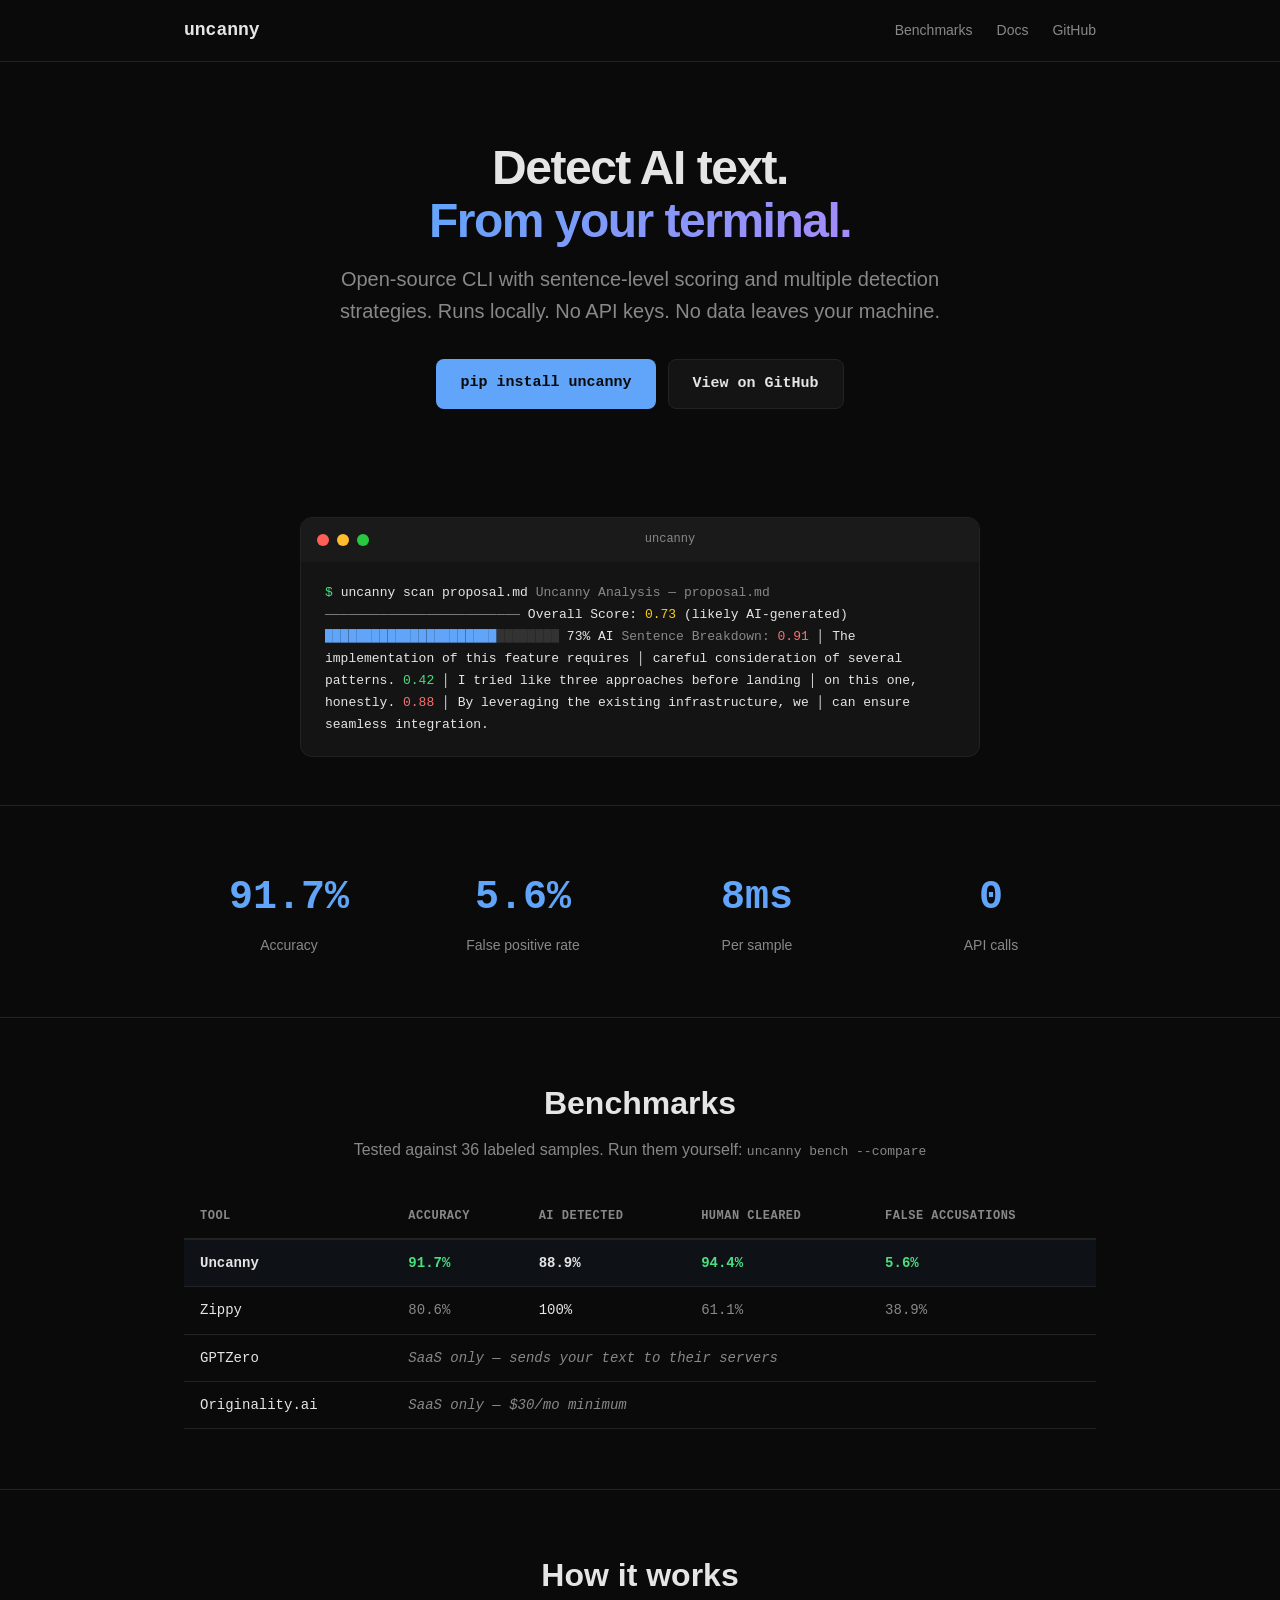
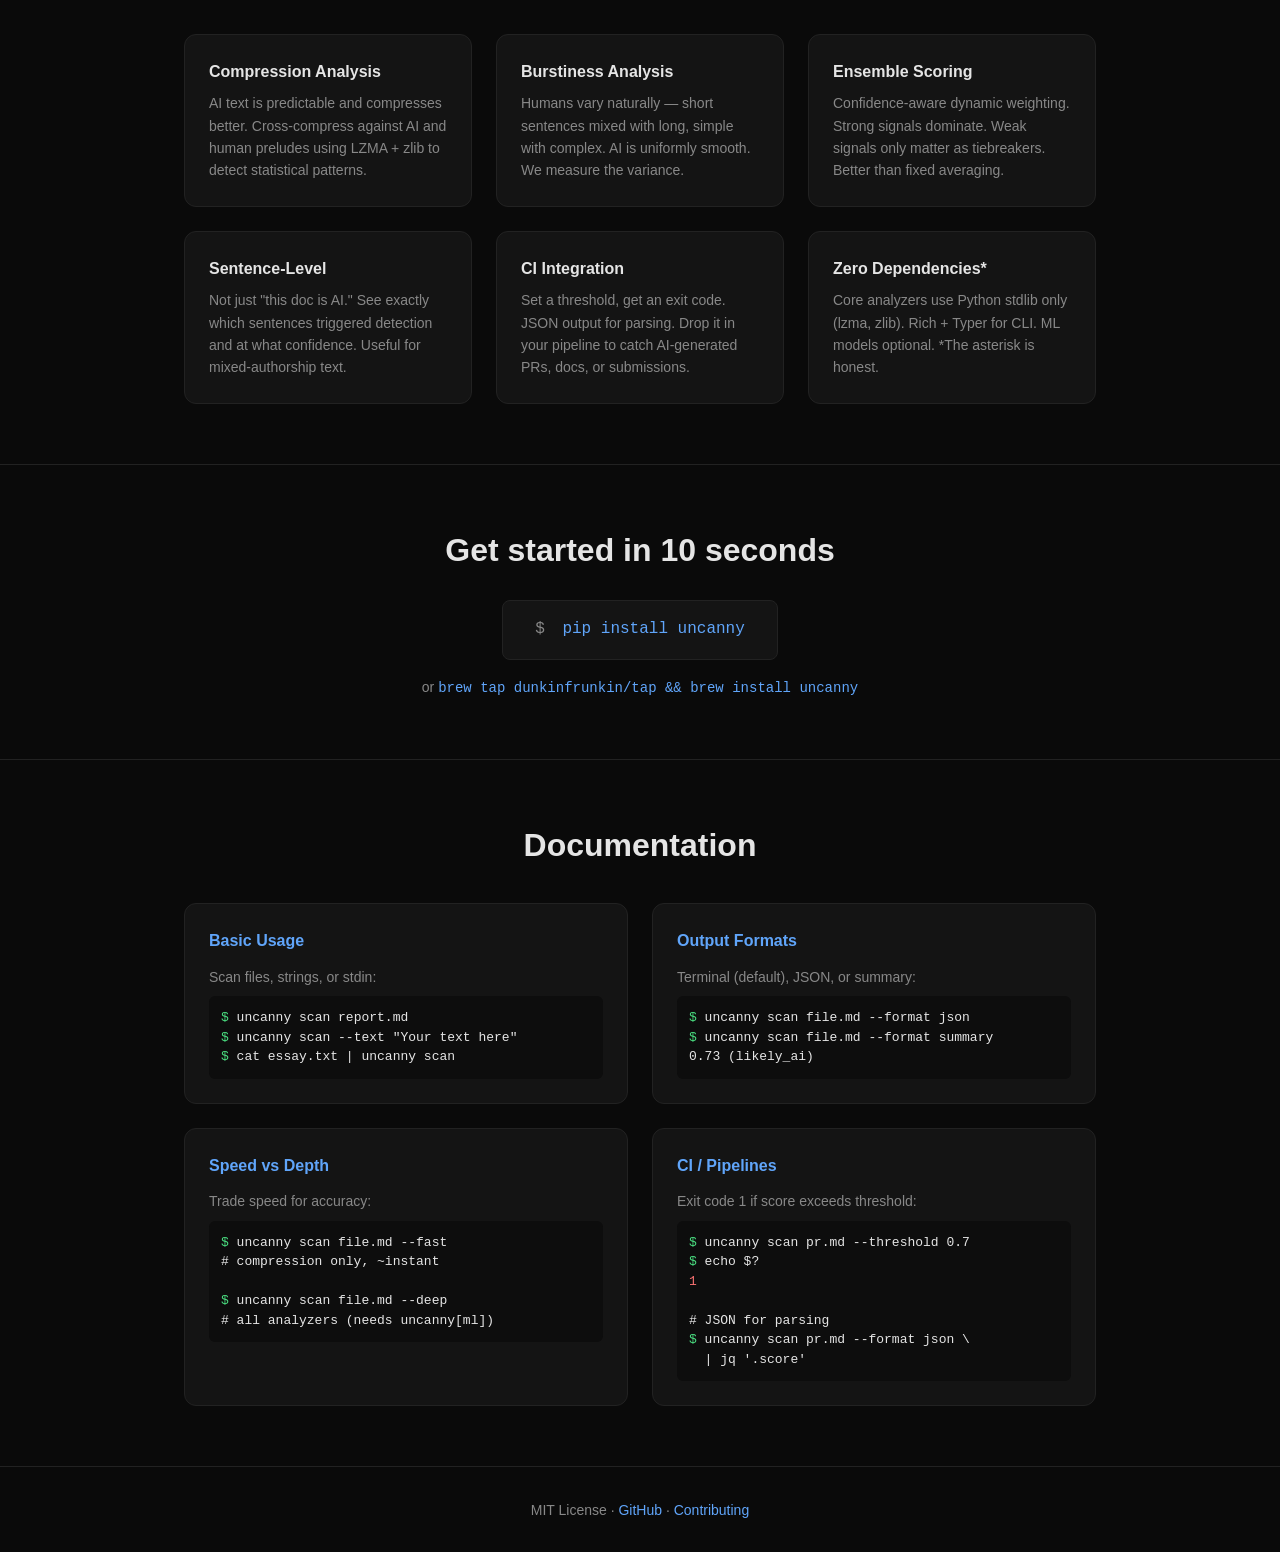
==== site/index.html @ 4fbf9ebb "Add marketing landing page Dark theme, terminal demo, benchmark comparison table, feature grid, inst" ====
<!DOCTYPE html>
<html lang="en">
<head>
  <meta charset="UTF-8">
  <meta name="viewport" content="width=device-width, initial-scale=1.0">
  <title>Uncanny — AI Text Detection CLI</title>
  <meta name="description" content="Detect AI-generated text from your terminal. Sentence-level scoring, multiple detection strategies, runs locally. Open source.">
  <meta property="og:title" content="Uncanny — AI Text Detection CLI">
  <meta property="og:description" content="91.7% accuracy. 5.6% false positive rate. Runs locally. Open source.">
  <meta property="og:type" content="website">
  <meta property="og:url" content="https://dunkinfrunkin.github.io/uncanny">
  <meta name="twitter:card" content="summary_large_image">
  <style>
    :root {
      --bg: #0a0a0a;
      --surface: #141414;
      --border: #222;
      --text: #e5e5e5;
      --text-dim: #888;
      --accent: #60a5fa;
      --green: #4ade80;
      --yellow: #facc15;
      --red: #f87171;
      --font-mono: 'SF Mono', 'Cascadia Code', 'Fira Code', 'JetBrains Mono', monospace;
      --font-sans: -apple-system, BlinkMacSystemFont, 'Segoe UI', Roboto, sans-serif;
    }

    * { margin: 0; padding: 0; box-sizing: border-box; }

    body {
      background: var(--bg);
      color: var(--text);
      font-family: var(--font-sans);
      line-height: 1.6;
      -webkit-font-smoothing: antialiased;
    }

    .container {
      max-width: 960px;
      margin: 0 auto;
      padding: 0 24px;
    }

    /* Nav */
    nav {
      border-bottom: 1px solid var(--border);
      padding: 16px 0;
    }
    nav .container {
      display: flex;
      justify-content: space-between;
      align-items: center;
    }
    nav .logo {
      font-family: var(--font-mono);
      font-weight: 700;
      font-size: 18px;
      color: var(--text);
      text-decoration: none;
    }
    nav .links {
      display: flex;
      gap: 24px;
    }
    nav a {
      color: var(--text-dim);
      text-decoration: none;
      font-size: 14px;
      transition: color 0.15s;
    }
    nav a:hover { color: var(--text); }

    /* Hero */
    .hero {
      padding: 80px 0 60px;
      text-align: center;
    }
    .hero h1 {
      font-size: 48px;
      font-weight: 800;
      letter-spacing: -1.5px;
      margin-bottom: 16px;
      line-height: 1.1;
    }
    .hero h1 span {
      background: linear-gradient(135deg, var(--accent), #a78bfa);
      -webkit-background-clip: text;
      -webkit-text-fill-color: transparent;
      background-clip: text;
    }
    .hero p {
      font-size: 20px;
      color: var(--text-dim);
      max-width: 600px;
      margin: 0 auto 32px;
    }
    .hero .cta {
      display: flex;
      gap: 12px;
      justify-content: center;
      flex-wrap: wrap;
    }
    .btn {
      display: inline-block;
      padding: 12px 24px;
      border-radius: 8px;
      font-size: 15px;
      font-weight: 600;
      text-decoration: none;
      transition: all 0.15s;
      font-family: var(--font-mono);
    }
    .btn-primary {
      background: var(--accent);
      color: var(--bg);
    }
    .btn-primary:hover { opacity: 0.9; transform: translateY(-1px); }
    .btn-secondary {
      background: var(--surface);
      color: var(--text);
      border: 1px solid var(--border);
    }
    .btn-secondary:hover { border-color: var(--text-dim); }

    /* Terminal demo */
    .terminal {
      background: var(--surface);
      border: 1px solid var(--border);
      border-radius: 12px;
      margin: 48px auto;
      max-width: 680px;
      overflow: hidden;
    }
    .terminal-header {
      background: #1a1a1a;
      padding: 12px 16px;
      display: flex;
      gap: 8px;
      align-items: center;
    }
    .terminal-dot {
      width: 12px; height: 12px;
      border-radius: 50%;
    }
    .terminal-dot.r { background: #ff5f57; }
    .terminal-dot.y { background: #febc2e; }
    .terminal-dot.g { background: #28c840; }
    .terminal-title {
      flex: 1;
      text-align: center;
      font-size: 12px;
      color: var(--text-dim);
      font-family: var(--font-mono);
    }
    .terminal-body {
      padding: 20px 24px;
      font-family: var(--font-mono);
      font-size: 13px;
      line-height: 1.7;
      overflow-x: auto;
    }
    .terminal-body .prompt { color: var(--green); }
    .terminal-body .cmd { color: var(--text); }
    .terminal-body .dim { color: var(--text-dim); }
    .terminal-body .score-high { color: var(--red); }
    .terminal-body .score-mid { color: var(--yellow); }
    .terminal-body .score-low { color: var(--green); }
    .terminal-body .bar-filled { color: var(--accent); }
    .terminal-body .bar-empty { color: #333; }

    /* Stats */
    .stats {
      padding: 60px 0;
      border-top: 1px solid var(--border);
    }
    .stats-grid {
      display: grid;
      grid-template-columns: repeat(4, 1fr);
      gap: 24px;
      text-align: center;
    }
    .stat-value {
      font-size: 40px;
      font-weight: 800;
      font-family: var(--font-mono);
      color: var(--accent);
    }
    .stat-label {
      font-size: 14px;
      color: var(--text-dim);
      margin-top: 4px;
    }

    /* Comparison */
    .comparison {
      padding: 60px 0;
      border-top: 1px solid var(--border);
    }
    .comparison h2 {
      font-size: 32px;
      font-weight: 700;
      margin-bottom: 8px;
      text-align: center;
    }
    .comparison .subtitle {
      color: var(--text-dim);
      text-align: center;
      margin-bottom: 32px;
    }
    table {
      width: 100%;
      border-collapse: collapse;
      font-family: var(--font-mono);
      font-size: 14px;
    }
    th {
      text-align: left;
      padding: 12px 16px;
      border-bottom: 2px solid var(--border);
      color: var(--text-dim);
      font-weight: 600;
      font-size: 12px;
      text-transform: uppercase;
      letter-spacing: 0.5px;
    }
    td {
      padding: 12px 16px;
      border-bottom: 1px solid var(--border);
    }
    tr.highlight td {
      background: rgba(96, 165, 250, 0.05);
      font-weight: 600;
    }
    .winner { color: var(--green); font-weight: 700; }
    .loser { color: var(--text-dim); }

    /* Features */
    .features {
      padding: 60px 0;
      border-top: 1px solid var(--border);
    }
    .features h2 {
      font-size: 32px;
      font-weight: 700;
      margin-bottom: 32px;
      text-align: center;
    }
    .features-grid {
      display: grid;
      grid-template-columns: repeat(3, 1fr);
      gap: 24px;
    }
    .feature {
      background: var(--surface);
      border: 1px solid var(--border);
      border-radius: 12px;
      padding: 24px;
    }
    .feature h3 {
      font-size: 16px;
      margin-bottom: 8px;
    }
    .feature p {
      color: var(--text-dim);
      font-size: 14px;
    }

    /* Install */
    .install {
      padding: 60px 0;
      border-top: 1px solid var(--border);
      text-align: center;
    }
    .install h2 {
      font-size: 32px;
      font-weight: 700;
      margin-bottom: 24px;
    }
    .install-cmd {
      display: inline-block;
      background: var(--surface);
      border: 1px solid var(--border);
      border-radius: 8px;
      padding: 16px 32px;
      font-family: var(--font-mono);
      font-size: 16px;
      color: var(--accent);
      cursor: pointer;
      transition: border-color 0.15s;
    }
    .install-cmd:hover { border-color: var(--accent); }
    .install-cmd .dollar { color: var(--text-dim); margin-right: 8px; }
    .install-methods {
      display: flex;
      gap: 16px;
      justify-content: center;
      margin-top: 16px;
      flex-wrap: wrap;
    }

    /* Docs */
    .docs {
      padding: 60px 0;
      border-top: 1px solid var(--border);
    }
    .docs h2 {
      font-size: 32px;
      font-weight: 700;
      margin-bottom: 32px;
      text-align: center;
    }
    .docs-grid {
      display: grid;
      grid-template-columns: 1fr 1fr;
      gap: 24px;
    }
    .doc-section {
      background: var(--surface);
      border: 1px solid var(--border);
      border-radius: 12px;
      padding: 24px;
    }
    .doc-section h3 {
      font-size: 16px;
      margin-bottom: 12px;
      color: var(--accent);
    }
    .doc-section pre {
      background: #0d0d0d;
      border-radius: 6px;
      padding: 12px;
      overflow-x: auto;
      font-family: var(--font-mono);
      font-size: 13px;
      line-height: 1.5;
    }
    .doc-section p {
      color: var(--text-dim);
      font-size: 14px;
      margin-bottom: 8px;
    }

    /* Footer */
    footer {
      border-top: 1px solid var(--border);
      padding: 32px 0;
      text-align: center;
      color: var(--text-dim);
      font-size: 14px;
    }
    footer a { color: var(--accent); text-decoration: none; }
    footer a:hover { text-decoration: underline; }

    /* Responsive */
    @media (max-width: 768px) {
      .hero h1 { font-size: 32px; }
      .stats-grid { grid-template-columns: repeat(2, 1fr); }
      .features-grid { grid-template-columns: 1fr; }
      .docs-grid { grid-template-columns: 1fr; }
    }
  </style>
</head>
<body>
  <nav>
    <div class="container">
      <a href="/" class="logo">uncanny</a>
      <div class="links">
        <a href="#benchmarks">Benchmarks</a>
        <a href="#docs">Docs</a>
        <a href="https://github.com/dunkinfrunkin/uncanny">GitHub</a>
      </div>
    </div>
  </nav>

  <section class="hero">
    <div class="container">
      <h1>Detect AI text.<br><span>From your terminal.</span></h1>
      <p>Open-source CLI with sentence-level scoring and multiple detection strategies. Runs locally. No API keys. No data leaves your machine.</p>
      <div class="cta">
        <a href="#install" class="btn btn-primary">pip install uncanny</a>
        <a href="https://github.com/dunkinfrunkin/uncanny" class="btn btn-secondary">View on GitHub</a>
      </div>
    </div>
  </section>

  <!-- Terminal Demo -->
  <div class="container">
    <div class="terminal">
      <div class="terminal-header">
        <div class="terminal-dot r"></div>
        <div class="terminal-dot y"></div>
        <div class="terminal-dot g"></div>
        <div class="terminal-title">uncanny</div>
      </div>
      <div class="terminal-body">
<span class="prompt">$</span> <span class="cmd">uncanny scan proposal.md</span>

  <span class="dim">Uncanny Analysis &mdash; proposal.md</span>
  <span class="dim">&mdash;&mdash;&mdash;&mdash;&mdash;&mdash;&mdash;&mdash;&mdash;&mdash;&mdash;&mdash;&mdash;&mdash;&mdash;&mdash;&mdash;&mdash;&mdash;&mdash;&mdash;&mdash;&mdash;&mdash;&mdash;</span>

  Overall Score: <span class="score-mid">0.73</span> (likely AI-generated)

  <span class="bar-filled">&block;&block;&block;&block;&block;&block;&block;&block;&block;&block;&block;&block;&block;&block;&block;&block;&block;&block;&block;&block;&block;&block;</span><span class="bar-empty">&block;&block;&block;&block;&block;&block;&block;&block;</span>  73% AI

  <span class="dim">Sentence Breakdown:</span>
   <span class="score-high">0.91</span> &boxv; The implementation of this feature requires
        &boxv; careful consideration of several patterns.
   <span class="score-low">0.42</span> &boxv; I tried like three approaches before landing
        &boxv; on this one, honestly.
   <span class="score-high">0.88</span> &boxv; By leveraging the existing infrastructure, we
        &boxv; can ensure seamless integration.
      </div>
    </div>
  </div>

  <!-- Stats -->
  <section class="stats">
    <div class="container">
      <div class="stats-grid">
        <div>
          <div class="stat-value">91.7%</div>
          <div class="stat-label">Accuracy</div>
        </div>
        <div>
          <div class="stat-value">5.6%</div>
          <div class="stat-label">False positive rate</div>
        </div>
        <div>
          <div class="stat-value">8ms</div>
          <div class="stat-label">Per sample</div>
        </div>
        <div>
          <div class="stat-value">0</div>
          <div class="stat-label">API calls</div>
        </div>
      </div>
    </div>
  </section>

  <!-- Comparison -->
  <section class="comparison" id="benchmarks">
    <div class="container">
      <h2>Benchmarks</h2>
      <p class="subtitle">Tested against 36 labeled samples. Run them yourself: <code>uncanny bench --compare</code></p>
      <table>
        <thead>
          <tr>
            <th>Tool</th>
            <th>Accuracy</th>
            <th>AI Detected</th>
            <th>Human Cleared</th>
            <th>False Accusations</th>
          </tr>
        </thead>
        <tbody>
          <tr class="highlight">
            <td>Uncanny</td>
            <td class="winner">91.7%</td>
            <td>88.9%</td>
            <td class="winner">94.4%</td>
            <td class="winner">5.6%</td>
          </tr>
          <tr>
            <td>Zippy</td>
            <td class="loser">80.6%</td>
            <td>100%</td>
            <td class="loser">61.1%</td>
            <td class="loser">38.9%</td>
          </tr>
          <tr>
            <td>GPTZero</td>
            <td colspan="4" style="color: var(--text-dim); font-style: italic;">SaaS only &mdash; sends your text to their servers</td>
          </tr>
          <tr>
            <td>Originality.ai</td>
            <td colspan="4" style="color: var(--text-dim); font-style: italic;">SaaS only &mdash; $30/mo minimum</td>
          </tr>
        </tbody>
      </table>
    </div>
  </section>

  <!-- Features -->
  <section class="features">
    <div class="container">
      <h2>How it works</h2>
      <div class="features-grid">
        <div class="feature">
          <h3>Compression Analysis</h3>
          <p>AI text is predictable and compresses better. Cross-compress against AI and human preludes using LZMA + zlib to detect statistical patterns.</p>
        </div>
        <div class="feature">
          <h3>Burstiness Analysis</h3>
          <p>Humans vary naturally &mdash; short sentences mixed with long, simple with complex. AI is uniformly smooth. We measure the variance.</p>
        </div>
        <div class="feature">
          <h3>Ensemble Scoring</h3>
          <p>Confidence-aware dynamic weighting. Strong signals dominate. Weak signals only matter as tiebreakers. Better than fixed averaging.</p>
        </div>
        <div class="feature">
          <h3>Sentence-Level</h3>
          <p>Not just "this doc is AI." See exactly which sentences triggered detection and at what confidence. Useful for mixed-authorship text.</p>
        </div>
        <div class="feature">
          <h3>CI Integration</h3>
          <p>Set a threshold, get an exit code. JSON output for parsing. Drop it in your pipeline to catch AI-generated PRs, docs, or submissions.</p>
        </div>
        <div class="feature">
          <h3>Zero Dependencies*</h3>
          <p>Core analyzers use Python stdlib only (lzma, zlib). Rich + Typer for CLI. ML models optional. *The asterisk is honest.</p>
        </div>
      </div>
    </div>
  </section>

  <!-- Install -->
  <section class="install" id="install">
    <div class="container">
      <h2>Get started in 10 seconds</h2>
      <div class="install-cmd" onclick="navigator.clipboard.writeText('pip install uncanny')">
        <span class="dollar">$</span> pip install uncanny
      </div>
      <div class="install-methods">
        <div style="color: var(--text-dim); font-size: 14px;">
          or <code style="color: var(--accent);">brew tap dunkinfrunkin/tap && brew install uncanny</code>
        </div>
      </div>
    </div>
  </section>

  <!-- Docs -->
  <section class="docs" id="docs">
    <div class="container">
      <h2>Documentation</h2>
      <div class="docs-grid">
        <div class="doc-section">
          <h3>Basic Usage</h3>
          <p>Scan files, strings, or stdin:</p>
          <pre><span style="color: var(--green)">$</span> uncanny scan report.md
<span style="color: var(--green)">$</span> uncanny scan --text "Your text here"
<span style="color: var(--green)">$</span> cat essay.txt | uncanny scan</pre>
        </div>
        <div class="doc-section">
          <h3>Output Formats</h3>
          <p>Terminal (default), JSON, or summary:</p>
          <pre><span style="color: var(--green)">$</span> uncanny scan file.md --format json
<span style="color: var(--green)">$</span> uncanny scan file.md --format summary
<span style="color: var(--dim)">0.73 (likely_ai)</span></pre>
        </div>
        <div class="doc-section">
          <h3>Speed vs Depth</h3>
          <p>Trade speed for accuracy:</p>
          <pre><span style="color: var(--green)">$</span> uncanny scan file.md --fast
<span style="color: var(--dim)"># compression only, ~instant</span>

<span style="color: var(--green)">$</span> uncanny scan file.md --deep
<span style="color: var(--dim)"># all analyzers (needs uncanny[ml])</span></pre>
        </div>
        <div class="doc-section">
          <h3>CI / Pipelines</h3>
          <p>Exit code 1 if score exceeds threshold:</p>
          <pre><span style="color: var(--green)">$</span> uncanny scan pr.md --threshold 0.7
<span style="color: var(--green)">$</span> echo $?
<span style="color: var(--red)">1</span>

<span style="color: var(--dim)"># JSON for parsing</span>
<span style="color: var(--green)">$</span> uncanny scan pr.md --format json \
  | jq '.score'</pre>
        </div>
      </div>
    </div>
  </section>

  <footer>
    <div class="container">
      <p>MIT License &middot; <a href="https://github.com/dunkinfrunkin/uncanny">GitHub</a> &middot; <a href="https://github.com/dunkinfrunkin/uncanny/blob/main/CONTRIBUTING.md">Contributing</a></p>
    </div>
  </footer>
</body>
</html>
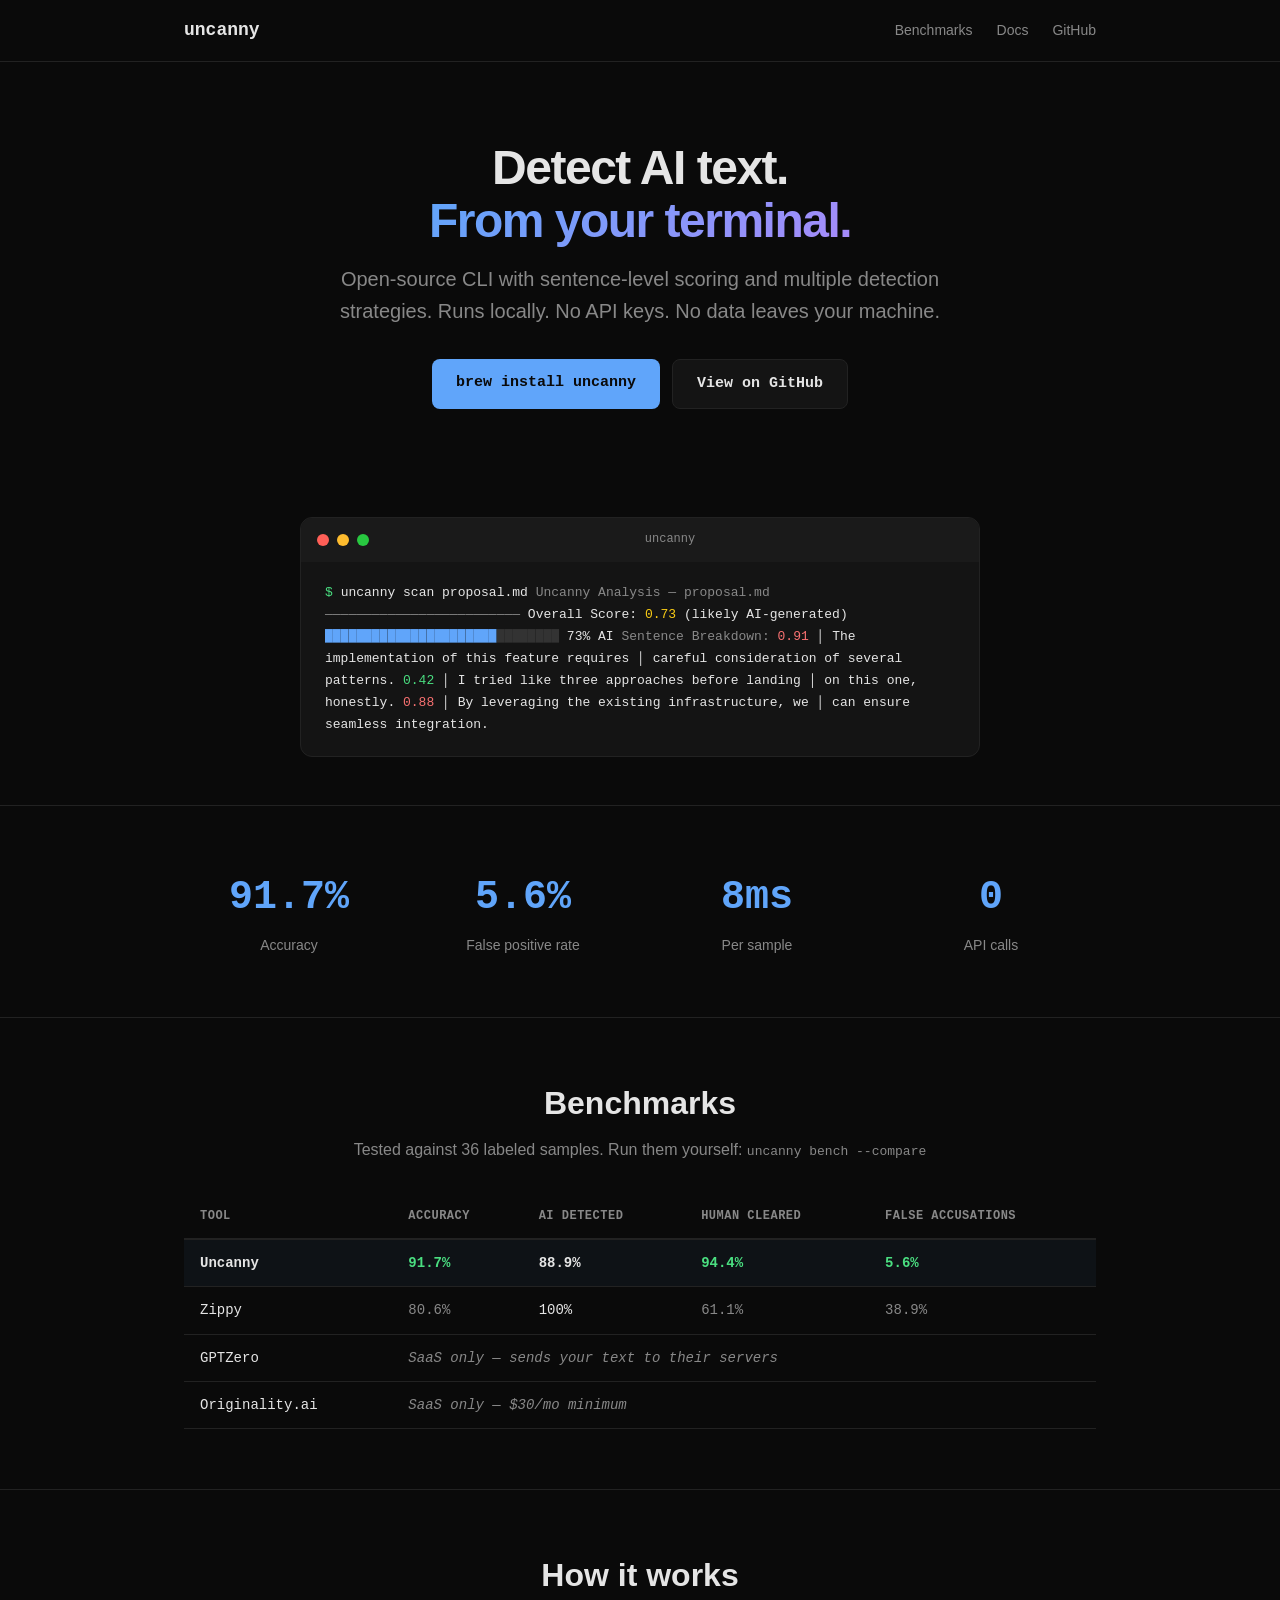
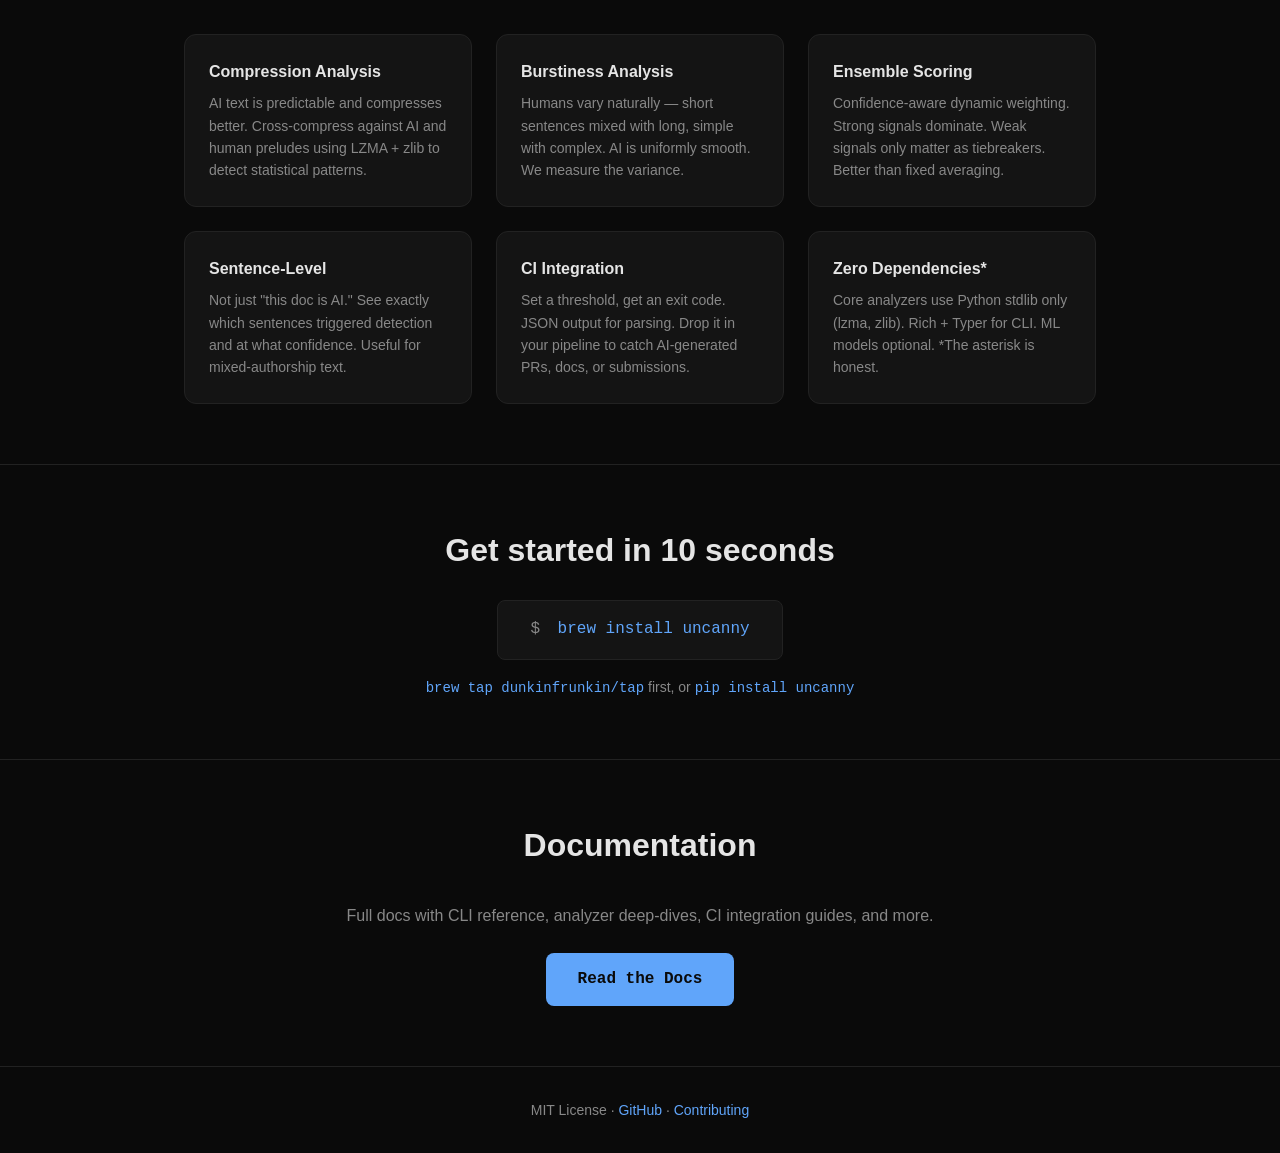
==== commit 5c703324: "Add Docusaurus docs site and update landing page Full documentation site at /docs with: - Introducti" ====
--- a/site/index.html
+++ b/site/index.html
@@ -366,7 +366,7 @@
       <a href="/" class="logo">uncanny</a>
       <div class="links">
         <a href="#benchmarks">Benchmarks</a>
-        <a href="#docs">Docs</a>
+        <a href="/uncanny/docs/">Docs</a>
         <a href="https://github.com/dunkinfrunkin/uncanny">GitHub</a>
       </div>
     </div>
@@ -377,7 +377,7 @@
       <h1>Detect AI text.<br><span>From your terminal.</span></h1>
       <p>Open-source CLI with sentence-level scoring and multiple detection strategies. Runs locally. No API keys. No data leaves your machine.</p>
       <div class="cta">
-        <a href="#install" class="btn btn-primary">pip install uncanny</a>
+        <a href="#install" class="btn btn-primary">brew install uncanny</a>
         <a href="https://github.com/dunkinfrunkin/uncanny" class="btn btn-secondary">View on GitHub</a>
       </div>
     </div>
@@ -517,57 +517,23 @@
   <section class="install" id="install">
     <div class="container">
       <h2>Get started in 10 seconds</h2>
-      <div class="install-cmd" onclick="navigator.clipboard.writeText('pip install uncanny')">
-        <span class="dollar">$</span> pip install uncanny
+      <div class="install-cmd" onclick="navigator.clipboard.writeText('brew tap dunkinfrunkin/tap && brew install uncanny')">
+        <span class="dollar">$</span> brew install uncanny
       </div>
       <div class="install-methods">
         <div style="color: var(--text-dim); font-size: 14px;">
-          or <code style="color: var(--accent);">brew tap dunkinfrunkin/tap && brew install uncanny</code>
+          <code style="color: var(--accent);">brew tap dunkinfrunkin/tap</code> first, or <code style="color: var(--accent);">pip install uncanny</code>
         </div>
       </div>
     </div>
   </section>
 
-  <!-- Docs -->
-  <section class="docs" id="docs">
+  <!-- Docs CTA -->
+  <section class="docs" id="docs" style="text-align: center;">
     <div class="container">
       <h2>Documentation</h2>
-      <div class="docs-grid">
-        <div class="doc-section">
-          <h3>Basic Usage</h3>
-          <p>Scan files, strings, or stdin:</p>
-          <pre><span style="color: var(--green)">$</span> uncanny scan report.md
-<span style="color: var(--green)">$</span> uncanny scan --text "Your text here"
-<span style="color: var(--green)">$</span> cat essay.txt | uncanny scan</pre>
-        </div>
-        <div class="doc-section">
-          <h3>Output Formats</h3>
-          <p>Terminal (default), JSON, or summary:</p>
-          <pre><span style="color: var(--green)">$</span> uncanny scan file.md --format json
-<span style="color: var(--green)">$</span> uncanny scan file.md --format summary
-<span style="color: var(--dim)">0.73 (likely_ai)</span></pre>
-        </div>
-        <div class="doc-section">
-          <h3>Speed vs Depth</h3>
-          <p>Trade speed for accuracy:</p>
-          <pre><span style="color: var(--green)">$</span> uncanny scan file.md --fast
-<span style="color: var(--dim)"># compression only, ~instant</span>
-
-<span style="color: var(--green)">$</span> uncanny scan file.md --deep
-<span style="color: var(--dim)"># all analyzers (needs uncanny[ml])</span></pre>
-        </div>
-        <div class="doc-section">
-          <h3>CI / Pipelines</h3>
-          <p>Exit code 1 if score exceeds threshold:</p>
-          <pre><span style="color: var(--green)">$</span> uncanny scan pr.md --threshold 0.7
-<span style="color: var(--green)">$</span> echo $?
-<span style="color: var(--red)">1</span>
-
-<span style="color: var(--dim)"># JSON for parsing</span>
-<span style="color: var(--green)">$</span> uncanny scan pr.md --format json \
-  | jq '.score'</pre>
-        </div>
-      </div>
+      <p style="color: var(--text-dim); margin-bottom: 24px;">Full docs with CLI reference, analyzer deep-dives, CI integration guides, and more.</p>
+      <a href="/uncanny/docs/" class="btn btn-primary" style="font-size: 16px; padding: 14px 32px;">Read the Docs</a>
     </div>
   </section>
 
